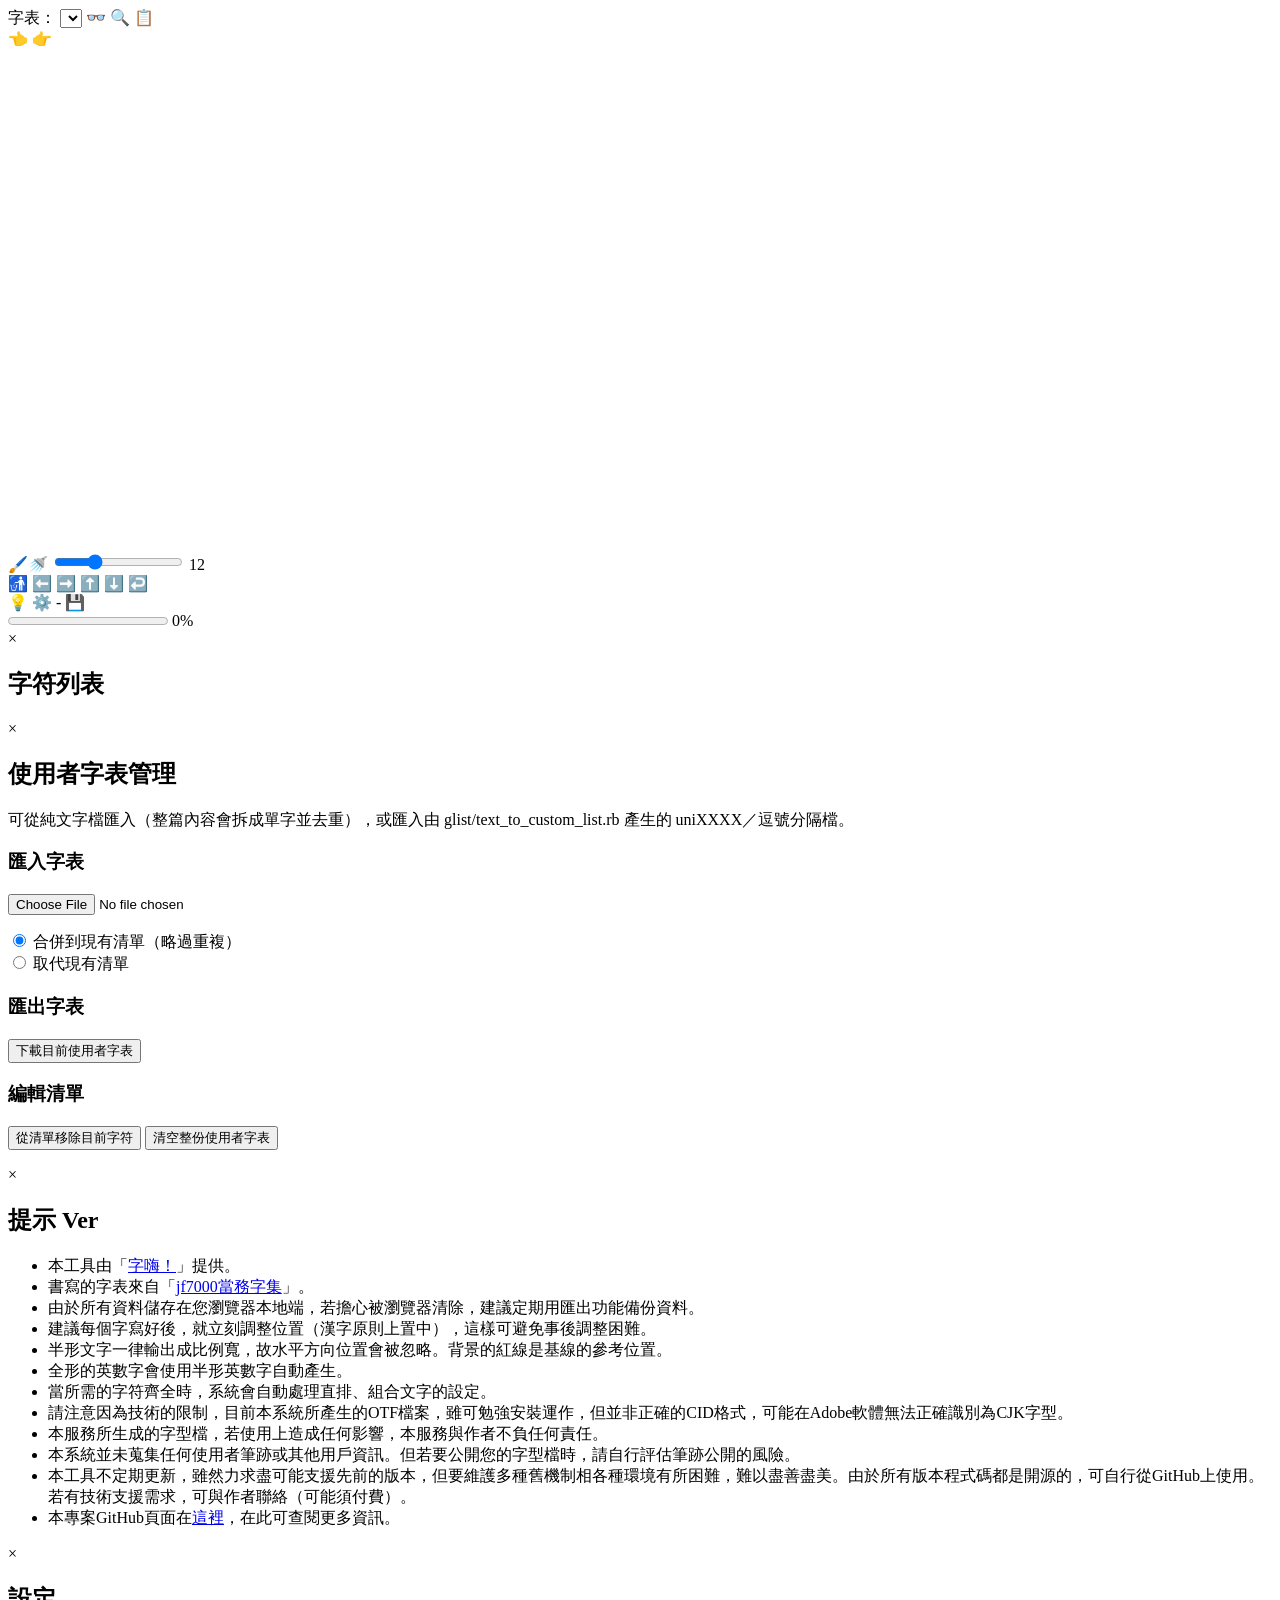
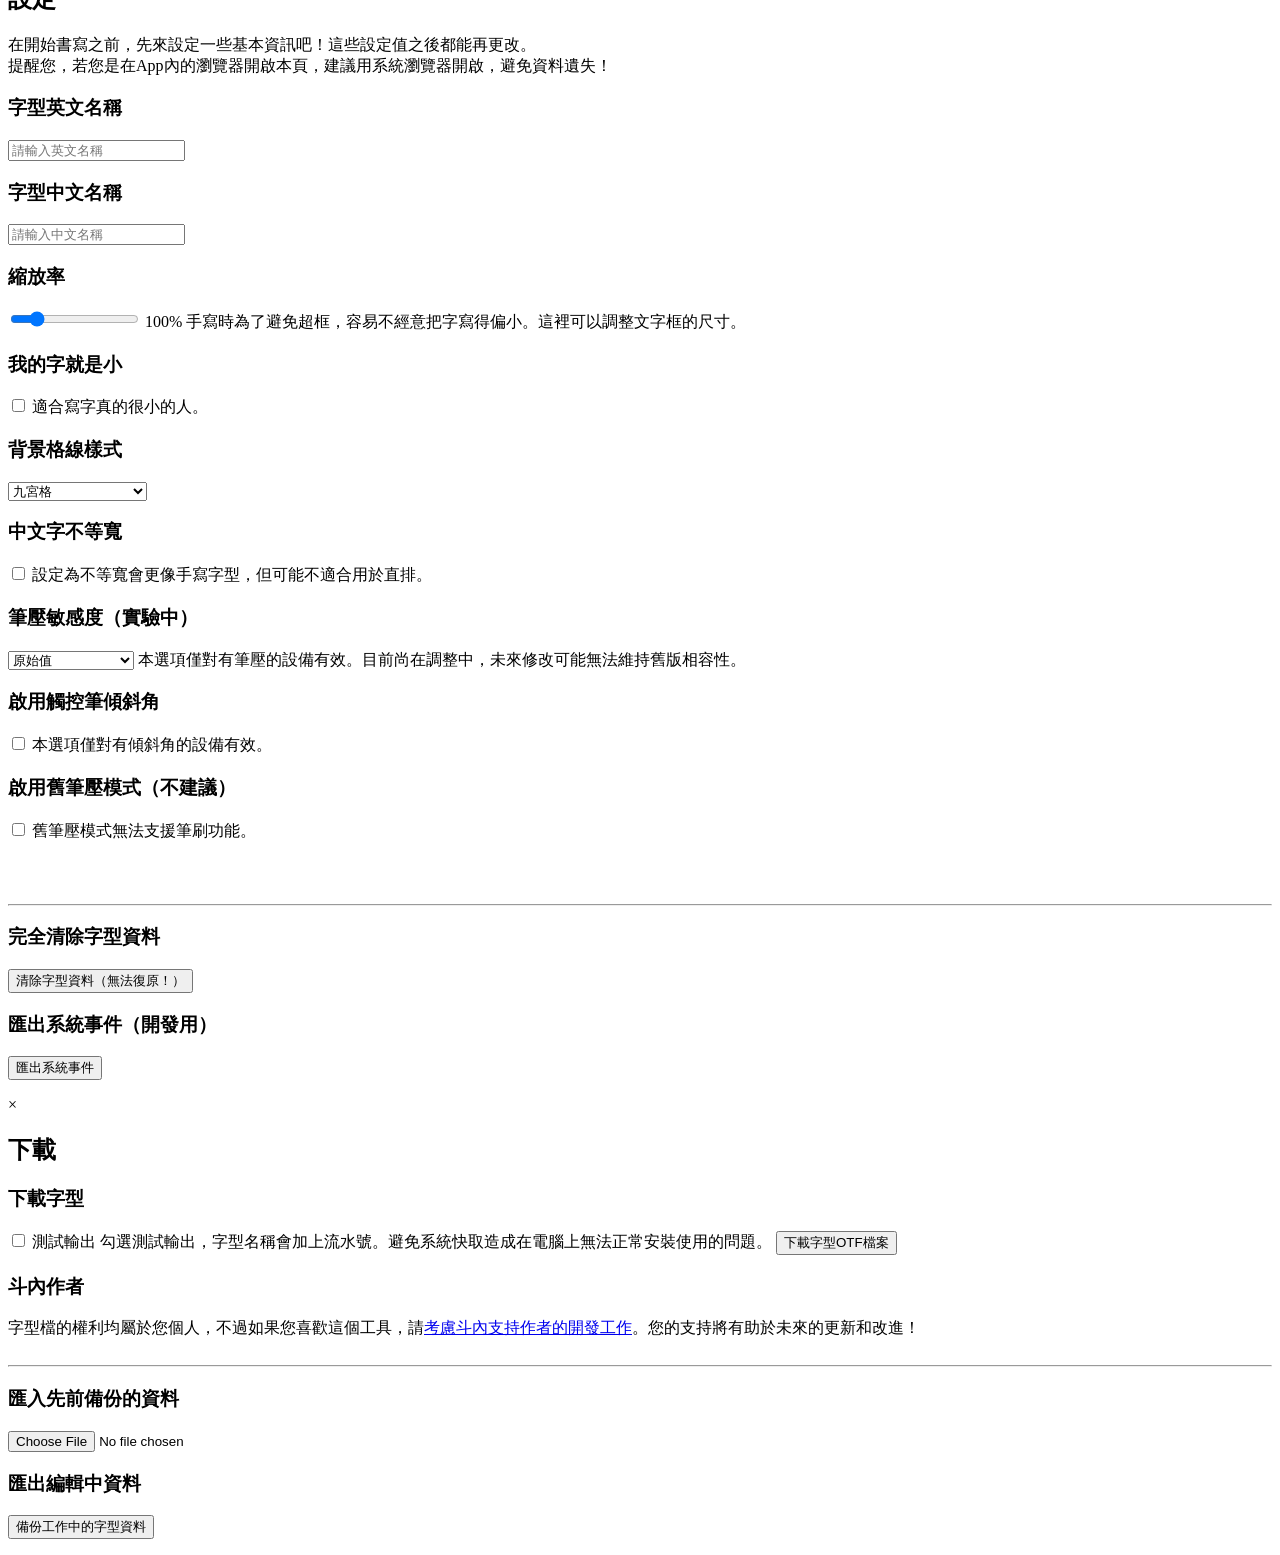
==== pages/index.html @ 34a0a57c "Add custom user glyph list dialog: import, export, and list edits. Introduce a clipboard button that" ====
<!DOCTYPE html>
<html lang="zh-TW">
<head>
    <meta charset="UTF-8">
    <meta name="viewport" content="width=device-width, initial-scale=1.0, maximum-scale=1.0, user-scalable=no">
    <title>手寫字型產生器 by 字嗨</title>
	<link rel="stylesheet" href="style.css">
</head>
<body lang="zh-TW">
	<div id="list-container">
		<label for="listSelect">字表：</label>
		<select id="listSelect"></select>
		<span class="butt" id="canvasListButton">👓</span>
		<span class="butt" id="findButton">🔍</span>
		<span class="butt" id="customListManageButton" title="使用者字表管理">📋</span>
    </div>

    <div id="demo-container">
		<span id="glyphName"></span>
		<span id="charSeq"></span>
		<span id="glyphNote"></span>
		<span class="butt" id="prevButton">👈</span>
		<span class="butt" id="nextButton">👉</span>
    </div>
	<div id="canvas-container">
        <canvas id="gridCanvas" width="500" height="500"></canvas>
        <canvas id="drawingCanvas" width="500" height="500"></canvas>
    </div>

	<div id="slider-container">
		<div id="brushSelector"></div><div id="pressureButton" class="off"></div>
		<span class="butt use" id="penButton">🖌️</span><span class="butt" id="eraserButton">🚿</span>
		<input id="lineWidthSlider" type="range" min="2" max="36" value="12" />
		<label for="lineWidthSlider"><span id="lineWidthValue">12</span></label>
	</div>

	<div id="button-container">
		<span class="butt" id="clearButton">🚮</span>
		<span class="butt" id="moveLeftButton">⬅️</span>
		<span class="butt" id="moveRightButton">➡️</span>
		<span class="butt" id="moveUpButton">⬆️</span>
		<span class="butt" id="moveDownButton">⬇️</span>
		<span class="butt" id="undoButton">↩️</span>
    </div>

	<div id="navi-container">
		<span class="butt" id="hintButton">💡</span>
		<span class="butt" id="settingButton">⚙️</span>
		<span id="spanDoneCount">-</span>
		<span class="butt" id="downloadButton">💾</span>
    </div>
	<div id="progress-container">
		<progress id="progress-bar" value="0" max="100"></progress>
		<span id="progress-text">0%</span>
	</div>

	<div id="listup-container" class="dialog">
		<div class="dialog-body">
			<span id="closeListupButton" class="close">×</span>
			<h2>字符列表</h2>
			<div id="listup-body"></div>
		</div>
	</div>

	<div id="customlist-container" class="dialog">
		<div class="dialog-body">
			<span id="closeCustomlistButton" class="close">×</span>
			<h2 id="customlist-dialog-title">使用者字表管理</h2>
			<span class="note" id="customlist-dialog-note">可從純文字檔匯入（整篇內容會拆成單字並去重），或匯入由 glist/text_to_custom_list.rb 產生的 uniXXXX／逗號分隔檔。</span>
			<h3>匯入字表</h3>
			<input type="file" id="importCustomListFile" accept=".txt,text/plain" />
			<p class="note">
				<label><input type="radio" name="importCustomMode" value="merge" checked /> <span id="label-import-merge">合併到現有清單（略過重複）</span></label><br />
				<label><input type="radio" name="importCustomMode" value="replace" /> <span id="label-import-replace">取代現有清單</span></label>
			</p>
			<h3>匯出字表</h3>
			<button type="button" id="exportCustomListButton">下載目前使用者字表</button>
			<h3>編輯清單</h3>
			<button type="button" id="removeCurrentCustomButton">從清單移除目前字符</button>
			<button type="button" id="clearCustomListButton">清空整份使用者字表</button>
			<p class="dummy"></p>
		</div>
	</div>

	<div id="hint-container" class="dialog">
		<div class="dialog-body">
			<span id="closeHintButton" class="close">×</span>
			<h2>提示 Ver <span id="version"></span></h2>
			<ul id="hintContent">
				<li>本工具由「<a href="https://zi-hi.com" target="_blank">字嗨！</a>」提供。</li>
				<li>書寫的字表來自「<a href="https://justfont.com/jf7000" target="_blank">jf7000當務字集</a>」。</li>
				<li>由於所有資料儲存在您瀏覽器本地端，若擔心被瀏覽器清除，建議定期用匯出功能備份資料。</li>
				<li>建議每個字寫好後，就立刻調整位置（漢字原則上置中），這樣可避免事後調整困難。</li>
				<li>半形文字一律輸出成比例寬，故水平方向位置會被忽略。背景的紅線是基線的參考位置。</li>
				<li>全形的英數字會使用半形英數字自動產生。</li>
				<li>當所需的字符齊全時，系統會自動處理直排、組合文字的設定。</li>
				<li>請注意因為技術的限制，目前本系統所產生的OTF檔案，雖可勉強安裝運作，但並非正確的CID格式，可能在Adobe軟體無法正確識別為CJK字型。</li>
				<li>本服務所生成的字型檔，若使用上造成任何影響，本服務與作者不負任何責任。</li>
				<li>本系統並未蒐集任何使用者筆跡或其他用戶資訊。但若要公開您的字型檔時，請自行評估筆跡公開的風險。</li>
				<li>本工具不定期更新，雖然力求盡可能支援先前的版本，但要維護多種舊機制相各種環境有所困難，難以盡善盡美。由於所有版本程式碼都是開源的，可自行從GitHub上使用。若有技術支援需求，可與作者聯絡（可能須付費）。</li>
				<li>本專案GitHub頁面在<a href="https://github.com/ButTaiwan/writemyfont" target="_blank">這裡</a>，在此可查閱更多資訊。<p class="dummy"></p></li>
			</ul>
		</div>
	</div>

	<div id="settings-container" class="dialog">
		<div class="dialog-body">
			<span id="closeSettingsButton" class="close">×</span>
			<h2 id="settings-title">設定</h2>
			<span class="note" id="span-welcome">在開始書寫之前，先來設定一些基本資訊吧！這些設定值之後都能再更改。<br>提醒您，若您是在App內的瀏覽器開啟本頁，建議用系統瀏覽器開啟，避免資料遺失！</span>

			<h3>字型英文名稱</h3>
			<input id="fontNameEng" type="text" placeholder="請輸入英文名稱" maxlength="24" />

			<h3>字型中文名稱</h3>
			<input id="fontNameCJK" type="text" placeholder="請輸入中文名稱" maxlength="10" />
			
			<h3>縮放率</h3>
			<input id="scaleRateSlider" type="range" min="80" max="200" value="100" />
			<span id="scaleRateValue">100%</span>
			<span class="note">手寫時為了避免超框，容易不經意把字寫得偏小。這裡可以調整文字框的尺寸。</span>

			<h3>我的字就是小</h3>
			<input id="smallModeCheck" type="checkbox" />
			<span class="note">適合寫字真的很小的人。</span>

			<h3>背景格線樣式</h3>
			<select id="gridTypeSelect">
				<option value="3x3grid">九宮格</option>
				<option value="3x3grid-new">新九宮格</option>
				<option value="2x2grid">田字格</option>
				<option value="stargrid">米字格</option>
				<option value="boxgrid">回字格</option>
				<option value="nogrid">無格線（僅字身框）</option>
			</select>

			<h3>中文字不等寬</h3>
			<input id="noFixedWidthFlag" type="checkbox" />
			<span class="note">設定為不等寬會更像手寫字型，但可能不適合用於直排。</span>

			<h3>筆壓敏感度（實驗中）</h3>
			<select id="pressureEffectSelect">
				<option value="none">原始值</option>
				<option value="contrast">加大對比</option>
				<option value="enhance">增強（省力）</option>
				<option value="enhancex">再增強（更省力）</option>
			</select>
			<span class="note">本選項僅對有筆壓的設備有效。目前尚在調整中，未來修改可能無法維持舊版相容性。</span>

			<h3>啟用觸控筆傾斜角</h3>
			<input id="penAngleMode" type="checkbox" />
			<span class="note">本選項僅對有傾斜角的設備有效。</span>

			<h3>啟用舊筆壓模式（不建議）</h3>
			<input id="pressureDrawingEnabled" type="checkbox" />
			<span class="note">舊筆壓模式無法支援筆刷功能。</span>

			<div id="div-backup">
			<br />
			<br />
			<br />
			<hr />
			<h3>完全清除字型資料</h3>
			<button id="clearAllButton">清除字型資料（無法復原！）</button>
			<br />
			<h3>匯出系統事件（開發用）</h3>
			<button id="exportEventsButton">匯出系統事件</button>
			<br />
			</div>
			<p class="dummy"></p>
		</div>
	</div>

	<div id="download-container" class="dialog">
		<div class="dialog-body">
			<span id="closeDownloadButton" class="close">×</span>
			<h2 id="settings-title">下載</h2>

			<h3>下載字型</h3>
			<input id="saveAsTester" type="checkbox" />
			<label for="saveAsTester">測試輸出</label>
			<span class="note">勾選測試輸出，字型名稱會加上流水號。避免系統快取造成在電腦上無法正常安裝使用的問題。</span>
			<button id="downloadFontButton">下載字型OTF檔案</button><br>
			<h3>斗內作者</h3>
			字型檔的權利均屬於您個人，不過如果您喜歡這個工具，請<a href="https://p.ecpay.com.tw/930AED7" target="_blank">考慮斗內支持作者的開發工作</a>。您的支持將有助於未來的更新和改進！
			<br />
			<br />
			<hr />
			<h3>匯入先前備份的資料</h3>
			<input type="file" id="importDataFile" accept=".txt" />
			<br />
			<h3>匯出編輯中資料</h3>
			<button id="exportDataButton">備份工作中的字型資料</button>
			<br />
			<p class="dummy"></p>
		</div>
	</div>

	<!-- <div id="ads-container" class="dialog">
		<div class="dialog-body">
			<span id="closeAdsButton" class="close">×</span>
			<h2 id="settings-title">活動訊息</h2>

			<a href="https://justfont.kktix.cc/events/justlive-sp-handwriting" target="_blank"><img src="https://scontent.ftpe7-2.fna.fbcdn.net/v/t51.82787-15/524334290_18517592050031652_4988924142853493161_n.jpg?_nc_cat=111&ccb=1-7&_nc_sid=127cfc&_nc_ohc=4_f30DCJ_y0Q7kNvwFkNbFE&_nc_oc=AdmSqGxScdADdQ1NmM4kvWbBBObR-SfccZmUwTCqwKu1DdOhvnRHH_y18zX1JxoD-DE&_nc_zt=23&_nc_ht=scontent.ftpe7-2.fna&_nc_gid=Cuq19om7GhnRY_sUL_tmEQ&oh=00_AfSf_pizGvvQljo3CRD_ihar0RFIUetYs1t1GuOX094dRw&oe=6888FE13" style="width: 320px" /></a><br>
			歡迎<a href="https://justfont.kktix.cc/events/justlive-sp-handwriting" target="_blank">報名線上直播</a>，免費學習更多手寫字型製作訣竅與販售授權知識。
			<p class="dummy"></p>
		</div>
	</div> -->

    <script src="https://code.jquery.com/jquery-3.6.0.min.js"></script>
	<script src="https://opentype.js.org/dist/opentype.js"></script>
    <script src="potrace.js"></script>
	<script>
		const fdrawer = {
			dbName: 'FontDrawerDB',
			fontNameCJK: '我的手寫字型',
			fontLang: 'zh-TW',
			codePage: 0x00100001,
			findMsg: '請輸入要找的文字：',
			notFound: '查無此字符！',
			confirmAdd: '請問要新增到使用者字表嗎？',
			noDataToExport: '沒有可匯出的資料。',
			importConfirm: '確定要匯入資料嗎？這將清除目前編輯中的所有資料。',
			importDone: '匯入完成。',
			clearConfirm: '確定要清除所有寫過的字嗎？',
			clearDone: '已清除。',
			welcomeTitle: '歡迎使用手寫字型產生器！',
			settingsTitle: '字型設定',
			inAppNotice: '請使用裝置瀏覽器開啟以獲得最佳使用體驗。',
			customList: '使用者字表',
			customListDialogTitle: '使用者字表管理',
			customListDialogNote: '可從純文字檔匯入（整篇內容會拆成單字並去重），或匯入由 glist/text_to_custom_list.rb 產生的 uniXXXX／逗號分隔檔。',
			labelImportMerge: '合併到現有清單（略過重複）',
			labelImportReplace: '取代現有清單',
			exportCustomListButton: '下載目前使用者字表',
			removeCurrentCustomButton: '從清單移除目前字符',
			clearCustomListButton: '清空整份使用者字表',
			customListImportDone: '匯入完成。',
			customListExportEmpty: '目前沒有使用者字表可匯出。',
			customListNotOnCustom: '請先將字表切換到「使用者字表」。',
			removeCurrentCustomConfirm: '要從使用者字表移除這個字符嗎？',
			clearCustomListConfirm: '確定要清空整份使用者字表嗎？（已寫過的筆跡仍保留在備份資料中，除非您另行清除。）',
			customListCleared: '已清空使用者字表。'
		};
	</script>

    <script src="pressure-drawing.js"></script>
    <script src="cglyphlist.js"></script>
    <script src="fontdrawer.js"></script>
</body>
</html>
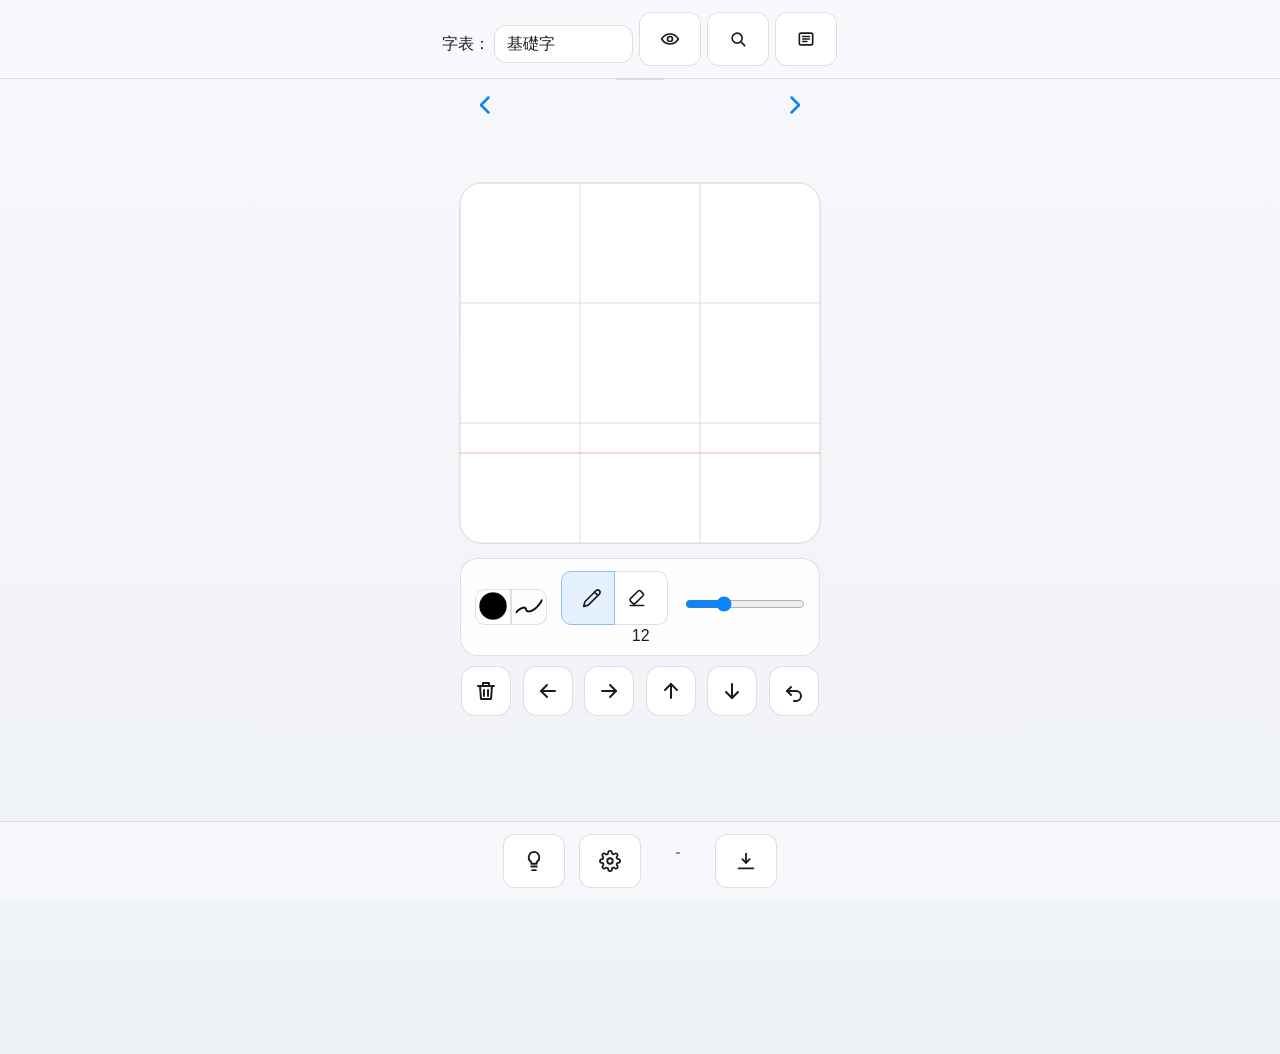
==== commit 3cb2c6a2: "Refresh main drawer UI with system styling and SVG controls Replace emoji toolbar buttons with inlin" ====
--- a/pages/index.html
+++ b/pages/index.html
@@ -10,17 +10,17 @@
 	<div id="list-container">
 		<label for="listSelect">字表：</label>
 		<select id="listSelect"></select>
-		<span class="butt" id="canvasListButton">👓</span>
-		<span class="butt" id="findButton">🔍</span>
-		<span class="butt" id="customListManageButton" title="使用者字表管理">📋</span>
+		<span class="butt" id="canvasListButton" aria-label="字表預覽"><svg class="icon" viewBox="0 0 24 24" aria-hidden="true"><path d="M2 12s3.6-6 10-6 10 6 10 6-3.6 6-10 6-10-6-10-6Z"></path><circle cx="12" cy="12" r="3"></circle></svg></span>
+		<span class="butt" id="findButton" aria-label="搜尋字"><svg class="icon" viewBox="0 0 24 24" aria-hidden="true"><circle cx="11" cy="11" r="6"></circle><path d="m20 20-4.2-4.2"></path></svg></span>
+		<span class="butt" id="customListManageButton" title="使用者字表管理" aria-label="使用者字表管理"><svg class="icon" viewBox="0 0 24 24" aria-hidden="true"><rect x="4" y="5" width="16" height="14" rx="2"></rect><path d="M8 9h8M8 12h8M8 15h5"></path></svg></span>
     </div>
 
     <div id="demo-container">
 		<span id="glyphName"></span>
 		<span id="charSeq"></span>
 		<span id="glyphNote"></span>
-		<span class="butt" id="prevButton">👈</span>
-		<span class="butt" id="nextButton">👉</span>
+		<span class="butt" id="prevButton" aria-label="上一個"><svg class="icon" viewBox="0 0 24 24" aria-hidden="true"><path d="m14 6-6 6 6 6"></path></svg></span>
+		<span class="butt" id="nextButton" aria-label="下一個"><svg class="icon" viewBox="0 0 24 24" aria-hidden="true"><path d="m10 6 6 6-6 6"></path></svg></span>
     </div>
 	<div id="canvas-container">
         <canvas id="gridCanvas" width="500" height="500"></canvas>
@@ -29,25 +29,25 @@
 
 	<div id="slider-container">
 		<div id="brushSelector"></div><div id="pressureButton" class="off"></div>
-		<span class="butt use" id="penButton">🖌️</span><span class="butt" id="eraserButton">🚿</span>
+		<span class="butt use" id="penButton" aria-label="畫筆"><svg class="icon" viewBox="0 0 24 24" aria-hidden="true"><path d="M17 3a2.85 2.85 0 0 1 4 4L7.5 20.5 2 22l1.5-5.5L17 3Z"></path><path d="m15 5 4 4"></path></svg></span><span class="butt" id="eraserButton" aria-label="橡皮擦"><svg class="icon" viewBox="0 0 24 24" aria-hidden="true"><path d="M4 21h16"></path><path d="m7 18.5-2.8-2.8c-.8-.8-.8-2.1 0-2.9l9.2-9.2c.8-.8 2.1-.8 2.9 0l2.8 2.8c.8.8.8 2.1 0 2.9l-9.2 9.2c-.8.8-2.1.8-2.9 0Z"></path></svg></span>
 		<input id="lineWidthSlider" type="range" min="2" max="36" value="12" />
 		<label for="lineWidthSlider"><span id="lineWidthValue">12</span></label>
 	</div>
 
 	<div id="button-container">
-		<span class="butt" id="clearButton">🚮</span>
-		<span class="butt" id="moveLeftButton">⬅️</span>
-		<span class="butt" id="moveRightButton">➡️</span>
-		<span class="butt" id="moveUpButton">⬆️</span>
-		<span class="butt" id="moveDownButton">⬇️</span>
-		<span class="butt" id="undoButton">↩️</span>
+		<span class="butt" id="clearButton" aria-label="清除"><svg class="icon" viewBox="0 0 24 24" aria-hidden="true"><path d="M4 7h16"></path><path d="M10 11v6M14 11v6"></path><path d="M6 7l1 13h10l1-13"></path><path d="M9 7V4h6v3"></path></svg></span>
+		<span class="butt" id="moveLeftButton" aria-label="左移"><svg class="icon" viewBox="0 0 24 24" aria-hidden="true"><path d="M19 12H5"></path><path d="m11 6-6 6 6 6"></path></svg></span>
+		<span class="butt" id="moveRightButton" aria-label="右移"><svg class="icon" viewBox="0 0 24 24" aria-hidden="true"><path d="M5 12h14"></path><path d="m13 6 6 6-6 6"></path></svg></span>
+		<span class="butt" id="moveUpButton" aria-label="上移"><svg class="icon" viewBox="0 0 24 24" aria-hidden="true"><path d="M12 19V5"></path><path d="m6 11 6-6 6 6"></path></svg></span>
+		<span class="butt" id="moveDownButton" aria-label="下移"><svg class="icon" viewBox="0 0 24 24" aria-hidden="true"><path d="M12 5v14"></path><path d="m6 13 6 6 6-6"></path></svg></span>
+		<span class="butt" id="undoButton" aria-label="復原"><svg class="icon" viewBox="0 0 24 24" aria-hidden="true"><path d="m9 8-4 4 4 4"></path><path d="M5 12h9a5 5 0 1 1 0 10h-2"></path></svg></span>
     </div>
 
 	<div id="navi-container">
-		<span class="butt" id="hintButton">💡</span>
-		<span class="butt" id="settingButton">⚙️</span>
+		<span class="butt" id="hintButton" aria-label="提示"><svg class="icon" viewBox="0 0 24 24" aria-hidden="true"><path d="M9 18h6"></path><path d="M10 22h4"></path><path d="M12 2a6 6 0 0 0-3 11v2h6v-2a6 6 0 0 0-3-11Z"></path></svg></span>
+		<span class="butt" id="settingButton" aria-label="設定"><svg class="icon" viewBox="0 0 24 24" aria-hidden="true"><circle cx="12" cy="12" r="3"></circle><path d="M19.4 15a1.65 1.65 0 0 0 .33 1.82l.06.06a2 2 0 0 1 0 2.83 2 2 0 0 1-2.83 0l-.06-.06a1.65 1.65 0 0 0-1.82-.33 1.65 1.65 0 0 0-1 1.51V21a2 2 0 0 1-2 2 2 2 0 0 1-2-2v-.09A1.65 1.65 0 0 0 9 19.4a1.65 1.65 0 0 0-1.82.33l-.06.06a2 2 0 0 1-2.83 0 2 2 0 0 1 0-2.83l.06-.06a1.65 1.65 0 0 0 .33-1.82 1.65 1.65 0 0 0-1.51-1H3a2 2 0 0 1-2-2 2 2 0 0 1 2-2h.09A1.65 1.65 0 0 0 4.6 9a1.65 1.65 0 0 0-.33-1.82l-.06-.06a2 2 0 0 1 0-2.83 2 2 0 0 1 2.83 0l.06.06a1.65 1.65 0 0 0 1.82.33H9a1.65 1.65 0 0 0 1-1.51V3a2 2 0 0 1 2-2 2 2 0 0 1 2 2v.09a1.65 1.65 0 0 0 1 1.51 1.65 1.65 0 0 0 1.82-.33l.06-.06a2 2 0 0 1 2.83 0 2 2 0 0 1 0 2.83l-.06.06a1.65 1.65 0 0 0-.33 1.82V9a1.65 1.65 0 0 0 1.51 1H21a2 2 0 0 1 2 2 2 2 0 0 1-2 2h-.09a1.65 1.65 0 0 0-1.51 1z"></path></svg></span>
 		<span id="spanDoneCount">-</span>
-		<span class="butt" id="downloadButton">💾</span>
+		<span class="butt" id="downloadButton" aria-label="下載"><svg class="icon" viewBox="0 0 24 24" aria-hidden="true"><path d="M12 4v10"></path><path d="m8 10 4 4 4-4"></path><path d="M4 20h16"></path></svg></span>
     </div>
 	<div id="progress-container">
 		<progress id="progress-bar" value="0" max="100"></progress>
--- a/pages/style.css
+++ b/pages/style.css
@@ -0,0 +1,140 @@
+body {
+	margin: calc(64px + env(safe-area-inset-top)) 0 calc(90px + env(safe-area-inset-bottom)) 0;
+	display: flex;
+	flex-direction: column;
+	align-items: center;
+	justify-content: flex-start;
+	min-height: 100vh;
+	background: linear-gradient(180deg, #f7f8fb 0%, #eef1f6 100%);
+	font-family: -apple-system, BlinkMacSystemFont, "SF Pro Text", "PingFang TC", "PingFang SC", "Hiragino Sans", sans-serif;
+	color: #1c1c1e;
+	overflow: hidden;
+	user-select: none;
+	-webkit-touch-callout: none;
+	-webkit-user-select: none;
+	-webkit-tap-highlight-color: transparent;
+}
+button,
+select {
+	display: inline-block;
+	margin: 2px 0;
+	padding: 8px 12px;
+	font-size: 16px;
+	line-height: 1.25;
+	border: 1px solid rgba(60, 60, 67, 0.16);
+	border-radius: 12px;
+	background: #fff;
+	color: #1c1c1e;
+	box-shadow: none;
+}
+button:active,
+span.butt:active {
+	transform: scale(0.97);
+}
+select {
+	appearance: none;
+	-webkit-appearance: none;
+}
+span.butt {
+	display: inline-flex;
+	align-items: center;
+	justify-content: center;
+	margin: 2px 1px;
+	min-width: 40px;
+	min-height: 40px;
+	padding: 6px 10px;
+	font-size: 18px;
+	border: 1px solid rgba(60, 60, 67, 0.16);
+	border-radius: 12px;
+	cursor: pointer;
+	background: #fff;
+	color: #1c1c1e;
+	box-shadow: none;
+}
+.icon {
+	width: 20px;
+	height: 20px;
+	display: block;
+	flex-shrink: 0;
+	pointer-events: none;
+	stroke: currentColor;
+	stroke-width: 2;
+	fill: none;
+	stroke-linecap: round;
+	stroke-linejoin: round;
+}
+#button-container .icon { width: 24px; height: 24px; }
+#navi-container .icon { width: 22px; height: 22px; }
+#prevButton .icon,
+#nextButton .icon { width: 30px; height: 30px; }
+
+@font-face { font-family: LessonOne; src: url('LessonOne-Regular.woff'); font-weight: normal; font-style: normal; }
+@font-face { font-family: GenYoExt; src: url('GenYoExt3-R.woff'); font-weight: normal; font-style: normal; }
+
+#demo-container { margin-bottom: 10px; width: 360px; position: relative; color: #0a84ff; text-align: center; height: 5.9em; margin: 14px auto 10px auto }
+#demo-container span { display: block; line-height: 1.2; }
+#glyphName { font-family: ui-monospace, SFMono-Regular, Menlo, Consolas, monospace; color: #8e8e93 }
+#demo-container #charSeq { font-size: 2.6em; line-height: 1; margin: 0 auto 10px auto; width: 1.1em; font-family: GenYoExt, LessonOne, sans-serif; border: 1px solid rgba(60, 60, 67, 0.16); border-radius: 14px; background: rgba(255, 255, 255, 0.82); box-shadow: none; }
+#demo-container #charSeq.vert { writing-mode: vertical-rl; text-orientation: mixed; font-feature-settings: "vert" }
+#prevButton { font-size: 2.5em; position: absolute; left: 0; top: 0.1em; border: 0; background: transparent; box-shadow: none; color: #0a84ff; min-width: auto; min-height: auto; }
+#nextButton { font-size: 2.5em; position: absolute; right: 0; top: 0.1em; border: 0; background: transparent; box-shadow: none; color: #0a84ff; min-width: auto; min-height: auto; }
+
+#canvas-container { position: relative; width: 360px; height: 360px; border: 1px solid rgba(60, 60, 67, 0.16); border-radius: 24px; background-color: #fff; overflow: hidden; box-shadow: none; }
+canvas { position: absolute; top: 0; left: 0; width: 360px; height: 360px; touch-action: none; }
+@media screen and (max-height: 750px), screen and (max-width: 380px) {
+	#canvas-container { width: 300px; height: 300px }
+	canvas { width: 300px; height: 300px; touch-action: none; }
+	#demo-container { width: 300px; }
+	#slider-container { width: 300px; }
+	#button-container { width: 300px; }
+}
+.smallmode { width: 200px !important; height: 200px !important}
+.smallmode canvas { width: 200px; height: 200px; touch-action: none; }
+
+#gridCanvas {  z-index: 0 } /* 九宮格底圖在下方 */
+#drawingCanvas { position: absolute; top: 0; left: 0; z-index: 1 } /* 繪圖畫布在上方 */
+
+#slider-container { text-align: center; margin: 14px 0 8px 0; width: 360px; background: rgba(255, 255, 255, 0.88); border: 1px solid rgba(60, 60, 67, 0.16); border-radius: 18px; padding: 10px 12px; box-sizing: border-box; backdrop-filter: blur(14px); -webkit-backdrop-filter: blur(14px); }
+#slider-container .use { background-color: #e5f1ff; border-color: #8cc0ff; }
+#lineWidthSlider { margin-left: 12px; width: 120px; display: inline-block; vertical-align: middle; accent-color: #0a84ff; }
+#slider-container #lineWidthValue { display: inline-block; width: 1.2em; text-align: right; }
+#brushSelector { display: inline-block; width: 34px; height: 34px; background-color: #fff; border: 1px solid rgba(60, 60, 67, 0.16); vertical-align: bottom; margin: 2px 0 2px 2px; padding: 0; cursor: pointer; border-radius: 10px 0 0 10px; text-align: center; }
+#brushSelector img { width: 28px; height: 28px; line-height: 32px; margin-top: 2px}
+#pressureButton { display: inline-block; width: 34px; height: 34px; border: 1px solid rgba(60, 60, 67, 0.16); margin: 2px 8px 2px 0; border-radius: 0 10px 10px 0; vertical-align: bottom; background-color: #fff; }
+#slider-container .off { background: center no-repeat url('[data-uri]'); background-size: 28px 28px;  }
+#slider-container .on { background: center no-repeat url('[data-uri]'); background-size: 28px 28px;  }
+#penButton { padding-right: 2px; border-radius: 10px 0 0 10px; margin-right: 0 }
+#eraserButton { padding-left: 2px; border-radius: 0 10px 10px 0; margin-left: 0; border-left: 0 }
+
+#button-container { display: flex; width: 360px; gap: 8px; justify-content: space-between }
+#button-container span.butt { padding: 0; border: 1px solid rgba(60, 60, 67, 0.16); font-size: 28px; box-shadow: none; line-height: 1.1; width: 48px; height: 48px; border-radius: 14px; }
+
+#list-container { display: block; position: fixed; top: 0; left: 0; width: 100%; justify-content: center; background: rgba(249, 249, 252, 0.76); backdrop-filter: blur(22px) saturate(1.45); -webkit-backdrop-filter: blur(22px) saturate(1.45); border-bottom: 1px solid rgba(60, 60, 67, 0.14); padding: calc(10px + env(safe-area-inset-top)) 10px 10px 10px; text-align: center; z-index: 10; box-sizing: border-box; }
+
+#navi-container { display: flex; gap: 12px; position: fixed; bottom: 0; left: 0; width: 100%; justify-content: center; background: rgba(249, 249, 252, 0.8); backdrop-filter: blur(22px) saturate(1.45); -webkit-backdrop-filter: blur(22px) saturate(1.45); border-top: 1px solid rgba(60, 60, 67, 0.14); padding: 10px 10px calc(10px + env(safe-area-inset-bottom)) 10px; z-index: 10; box-sizing: border-box; }
+#navi-container #spanDoneCount { padding-top: 11px; color: #8e8e93; width: 3em; text-align: center; font-weight: 600; }
+#navi-container #label-tester { text-align: center; font-size: 0.8em }
+#navi-container #label-tester input { width: 1.2em; height: 1.2em }
+#progress-container { display: none; position: fixed; bottom: 0; left: 0; width: 100%; background: rgba(249, 249, 252, 0.9); padding: 12px 12px calc(10px + env(safe-area-inset-bottom)) 12px; text-align: center; border-top: 1px solid rgba(60, 60, 67, 0.14); z-index: 1000; box-sizing: border-box; }
+#progress-bar { width: min(520px, 84%); height: 16px; display: block; margin: 0 auto; accent-color: #0a84ff; }
+
+.dialog { display: none; position: fixed; top: 0; left: 0; width: 90%; height: 100%; background-color: rgba(19, 27, 43, 0.45); backdrop-filter: blur(14px); -webkit-backdrop-filter: blur(14px); color: #1c1c1e; z-index: 999; text-align: left; padding: 0 5% }
+.dialog h2 { margin-top: 1em }
+.dialog h3 { display: block; font-size: 1.05em; margin: 0.8em 0 0.2em 0; color: #1c1c1e; }
+.dialog a { color: #0a84ff !important; text-decoration: underline; }
+.dialog input[type="text"] { width: 80%; padding: 8px 12px; font-size: 1.05em; border-radius: 12px; border: 1px solid rgba(60, 60, 67, 0.2); box-sizing: border-box; }
+.dialog input[type="file"] { width: 90%; padding: 6px; font-size: 1.05em; border-radius: 12px; border: 1px solid rgba(60, 60, 67, 0.2); background: #fff; box-sizing: border-box; }
+.dialog input[type="range"] { width: 80%; vertical-align: middle; accent-color: #0a84ff; }
+.dialog input[type="checkbox"] { width: 1.4em; height: 1.4em; vertical-align: middle; accent-color: #0a84ff; }
+.dialog .note { display: block; color: #6e6e73; line-height: 1.45; }
+
+.close { position: absolute; display: block; right: 14px; top: 12px; width: 42px; height: 42px; text-align: center; border-radius: 21px; background: rgba(60, 60, 67, 0.12); color: #3a3a3c; font: normal 2.1em/1.25 sans-serif; }
+.dialog .dummy { display: block; clear: both; height: 3em }
+.dialog-body { height: calc(100% - 28px); overflow: scroll; max-width: 720px; margin: 14px auto; position: relative; background: rgba(255, 255, 255, 0.95); border: 1px solid rgba(60, 60, 67, 0.16); border-radius: 24px; padding: 0 20px; box-sizing: border-box; box-shadow: none; }
+
+#listup-body svg { display: block; background-color: #fff; width: 50px; height: 50px; float: left; border: 1px solid rgba(60, 60, 67, 0.16); border-radius: 10px; margin: 5px }
+#listup-body span { display: block; background-color: #8e8e93; color: #f2f2f7; width: 50px; height: 50px; float: left; border: 1px solid rgba(60, 60, 67, 0.16); border-radius: 10px; line-height: 50px; text-align: center; font-size: 2em; margin: 5px; font-family: GenYoExt, LessonOne, sans-serif; overflow: hidden; }
+#listup-body span.vert { writing-mode: vertical-rl; text-orientation: mixed; font-feature-settings: "vert" }
+
+#hintContent { padding: 0 1.2em }
+#hintContent li { margin: 10px 0; line-height: 1.6; }
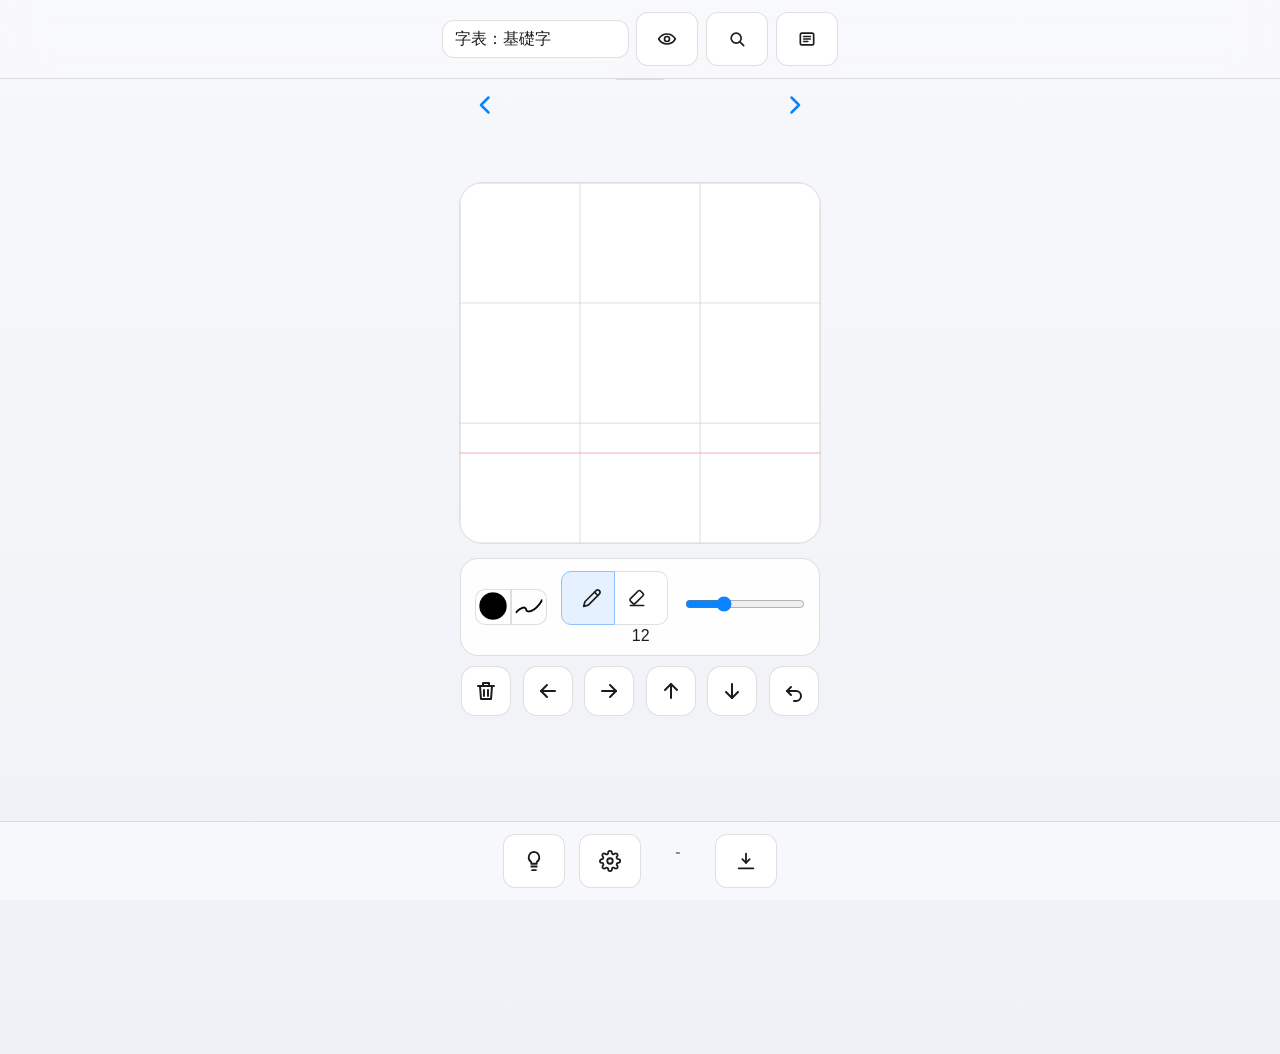
==== commit f87d4949: "pages: simplify glyph list label and top bar layout - Prefix each list option with 字表： in JS; remove" ====
--- a/pages/index.html
+++ b/pages/index.html
@@ -8,8 +8,7 @@
 </head>
 <body lang="zh-TW">
 	<div id="list-container">
-		<label for="listSelect">字表：</label>
-		<select id="listSelect"></select>
+		<select id="listSelect" aria-label="字表"></select>
 		<span class="butt" id="canvasListButton" aria-label="字表預覽"><svg class="icon" viewBox="0 0 24 24" aria-hidden="true"><path d="M2 12s3.6-6 10-6 10 6 10 6-3.6 6-10 6-10-6-10-6Z"></path><circle cx="12" cy="12" r="3"></circle></svg></span>
 		<span class="butt" id="findButton" aria-label="搜尋字"><svg class="icon" viewBox="0 0 24 24" aria-hidden="true"><circle cx="11" cy="11" r="6"></circle><path d="m20 20-4.2-4.2"></path></svg></span>
 		<span class="butt" id="customListManageButton" title="使用者字表管理" aria-label="使用者字表管理"><svg class="icon" viewBox="0 0 24 24" aria-hidden="true"><rect x="4" y="5" width="16" height="14" rx="2"></rect><path d="M8 9h8M8 12h8M8 15h5"></path></svg></span>
--- a/pages/style.css
+++ b/pages/style.css
@@ -109,7 +109,9 @@
 #button-container { display: flex; width: 360px; gap: 8px; justify-content: space-between }
 #button-container span.butt { padding: 0; border: 1px solid rgba(60, 60, 67, 0.16); font-size: 28px; box-shadow: none; line-height: 1.1; width: 48px; height: 48px; border-radius: 14px; }
 
-#list-container { display: block; position: fixed; top: 0; left: 0; width: 100%; justify-content: center; background: rgba(249, 249, 252, 0.76); backdrop-filter: blur(22px) saturate(1.45); -webkit-backdrop-filter: blur(22px) saturate(1.45); border-bottom: 1px solid rgba(60, 60, 67, 0.14); padding: calc(10px + env(safe-area-inset-top)) 10px 10px 10px; text-align: center; z-index: 10; box-sizing: border-box; }
+#list-container { display: flex; flex-direction: row; flex-wrap: nowrap; align-items: center; justify-content: center; gap: 6px; position: fixed; top: 0; left: 0; width: 100%; background: rgba(249, 249, 252, 0.76); backdrop-filter: blur(22px) saturate(1.45); -webkit-backdrop-filter: blur(22px) saturate(1.45); border-bottom: 1px solid rgba(60, 60, 67, 0.14); padding: calc(10px + env(safe-area-inset-top)) max(10px, env(safe-area-inset-left)) 10px max(10px, env(safe-area-inset-right)); text-align: center; z-index: 10; box-sizing: border-box; overflow-x: auto; overflow-y: hidden; -webkit-overflow-scrolling: touch; }
+#list-container #listSelect { flex-shrink: 0; }
+#list-container .butt { flex-shrink: 0; }
 
 #navi-container { display: flex; gap: 12px; position: fixed; bottom: 0; left: 0; width: 100%; justify-content: center; background: rgba(249, 249, 252, 0.8); backdrop-filter: blur(22px) saturate(1.45); -webkit-backdrop-filter: blur(22px) saturate(1.45); border-top: 1px solid rgba(60, 60, 67, 0.14); padding: 10px 10px calc(10px + env(safe-area-inset-bottom)) 10px; z-index: 10; box-sizing: border-box; }
 #navi-container #spanDoneCount { padding-top: 11px; color: #8e8e93; width: 3em; text-align: center; font-weight: 600; }
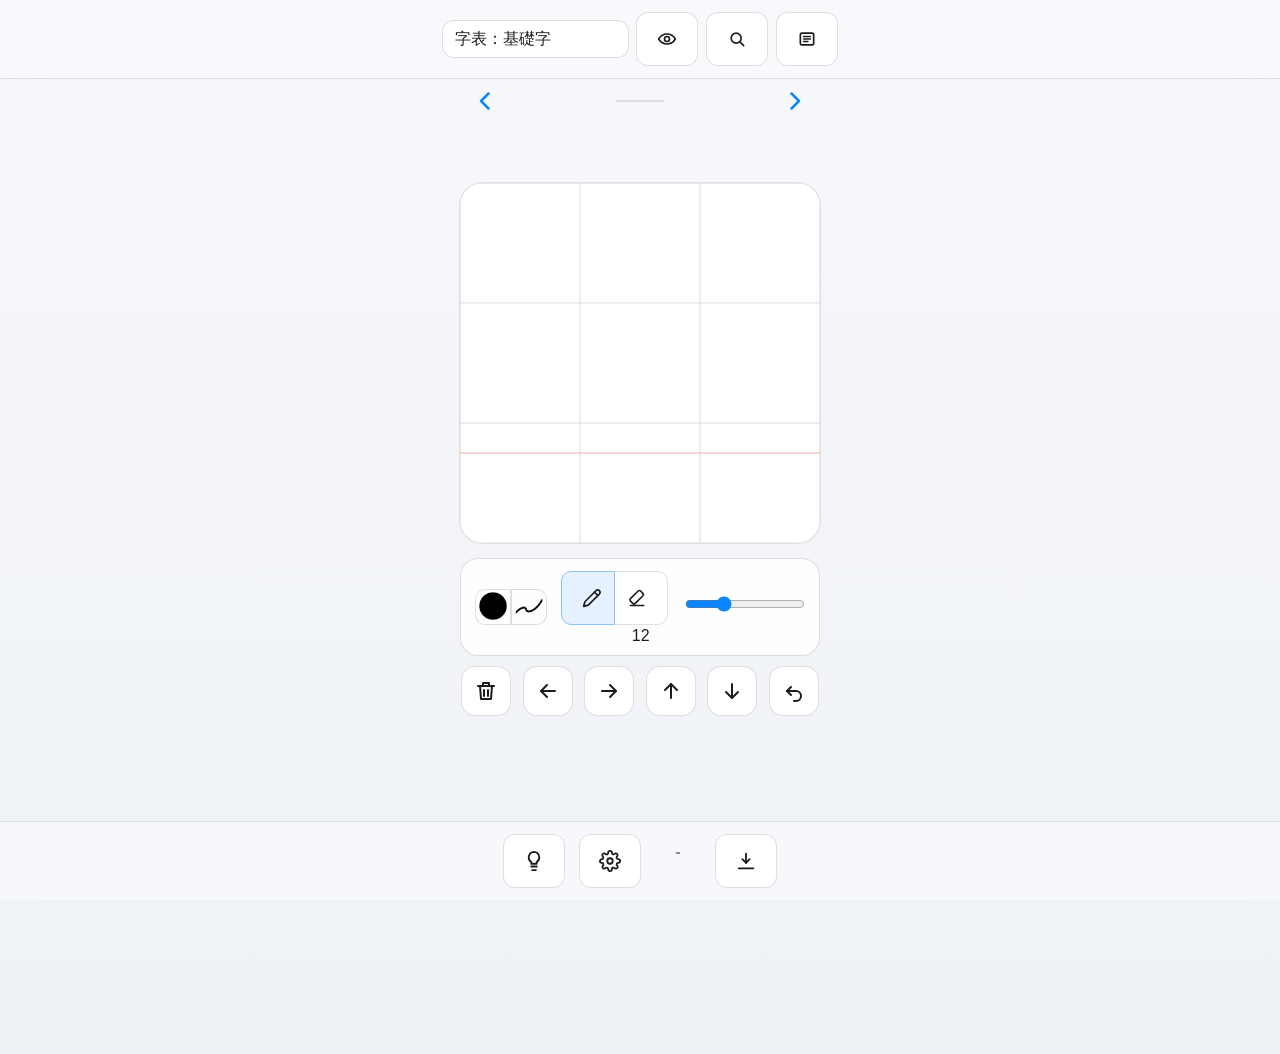
==== commit fc376218: "pages: char preview nav row and vertical scrolling - Wrap previous/next controls around the current " ====
--- a/pages/index.html
+++ b/pages/index.html
@@ -16,10 +16,12 @@
 
     <div id="demo-container">
 		<span id="glyphName"></span>
-		<span id="charSeq"></span>
+		<div class="char-nav-row">
+			<span class="butt" id="prevButton" aria-label="上一個"><svg class="icon" viewBox="0 0 24 24" aria-hidden="true"><path d="m14 6-6 6 6 6"></path></svg></span>
+			<span id="charSeq"></span>
+			<span class="butt" id="nextButton" aria-label="下一個"><svg class="icon" viewBox="0 0 24 24" aria-hidden="true"><path d="m10 6 6 6-6 6"></path></svg></span>
+		</div>
 		<span id="glyphNote"></span>
-		<span class="butt" id="prevButton" aria-label="上一個"><svg class="icon" viewBox="0 0 24 24" aria-hidden="true"><path d="m14 6-6 6 6 6"></path></svg></span>
-		<span class="butt" id="nextButton" aria-label="下一個"><svg class="icon" viewBox="0 0 24 24" aria-hidden="true"><path d="m10 6 6 6-6 6"></path></svg></span>
     </div>
 	<div id="canvas-container">
         <canvas id="gridCanvas" width="500" height="500"></canvas>
--- a/pages/style.css
+++ b/pages/style.css
@@ -8,7 +8,8 @@
 	background: linear-gradient(180deg, #f7f8fb 0%, #eef1f6 100%);
 	font-family: -apple-system, BlinkMacSystemFont, "SF Pro Text", "PingFang TC", "PingFang SC", "Hiragino Sans", sans-serif;
 	color: #1c1c1e;
-	overflow: hidden;
+	overflow-x: hidden;
+	overflow-y: auto;
 	user-select: none;
 	-webkit-touch-callout: none;
 	-webkit-user-select: none;
@@ -71,13 +72,17 @@
 @font-face { font-family: LessonOne; src: url('LessonOne-Regular.woff'); font-weight: normal; font-style: normal; }
 @font-face { font-family: GenYoExt; src: url('GenYoExt3-R.woff'); font-weight: normal; font-style: normal; }
 
-#demo-container { margin-bottom: 10px; width: 360px; position: relative; color: #0a84ff; text-align: center; height: 5.9em; margin: 14px auto 10px auto }
-#demo-container span { display: block; line-height: 1.2; }
+#demo-container { margin-bottom: 10px; width: 360px; position: relative; color: #0a84ff; text-align: center; min-height: 5.9em; margin: 14px auto 10px auto }
+#demo-container > span { display: block; line-height: 1.2; }
 #glyphName { font-family: ui-monospace, SFMono-Regular, Menlo, Consolas, monospace; color: #8e8e93 }
-#demo-container #charSeq { font-size: 2.6em; line-height: 1; margin: 0 auto 10px auto; width: 1.1em; font-family: GenYoExt, LessonOne, sans-serif; border: 1px solid rgba(60, 60, 67, 0.16); border-radius: 14px; background: rgba(255, 255, 255, 0.82); box-shadow: none; }
+#demo-container .char-nav-row { display: grid; grid-template-columns: 1fr auto 1fr; align-items: center; margin-bottom: 10px; width: 100%; }
+#demo-container .char-nav-row #prevButton { justify-self: start; }
+#demo-container .char-nav-row #charSeq { justify-self: center; }
+#demo-container .char-nav-row #nextButton { justify-self: end; }
+#demo-container #charSeq { display: block; font-size: 2.6em; line-height: 1; margin: 0; width: 1.1em; font-family: GenYoExt, LessonOne, sans-serif; border: 1px solid rgba(60, 60, 67, 0.16); border-radius: 14px; background: rgba(255, 255, 255, 0.82); box-shadow: none; }
 #demo-container #charSeq.vert { writing-mode: vertical-rl; text-orientation: mixed; font-feature-settings: "vert" }
-#prevButton { font-size: 2.5em; position: absolute; left: 0; top: 0.1em; border: 0; background: transparent; box-shadow: none; color: #0a84ff; min-width: auto; min-height: auto; }
-#nextButton { font-size: 2.5em; position: absolute; right: 0; top: 0.1em; border: 0; background: transparent; box-shadow: none; color: #0a84ff; min-width: auto; min-height: auto; }
+#prevButton { font-size: 2.5em; border: 0; background: transparent; box-shadow: none; color: #0a84ff; min-width: auto; min-height: auto; }
+#nextButton { font-size: 2.5em; border: 0; background: transparent; box-shadow: none; color: #0a84ff; min-width: auto; min-height: auto; }
 
 #canvas-container { position: relative; width: 360px; height: 360px; border: 1px solid rgba(60, 60, 67, 0.16); border-radius: 24px; background-color: #fff; overflow: hidden; box-shadow: none; }
 canvas { position: absolute; top: 0; left: 0; width: 360px; height: 360px; touch-action: none; }
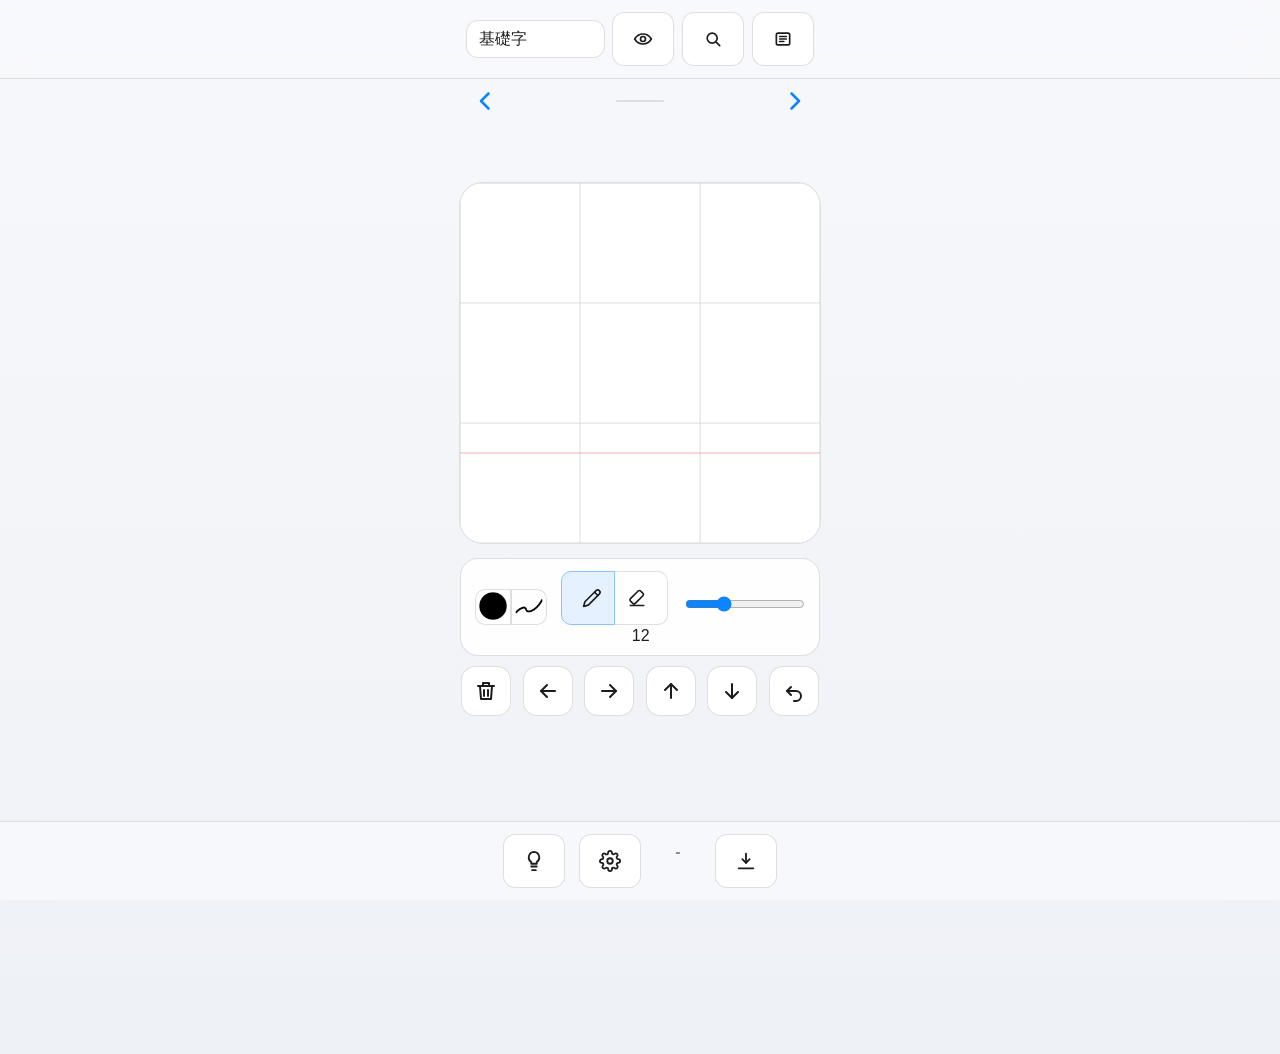
==== commit 790ea81b: "fontdrawer: add pressure threshold setting to suppress lift-off dots Adds a configurable pressure th" ====
--- a/pages/index.html
+++ b/pages/index.html
@@ -147,6 +147,11 @@
 				<option value="enhancex">再增強（更省力）</option>
 			</select>
 			<span class="note">本選項僅對有筆壓的設備有效。目前尚在調整中，未來修改可能無法維持舊版相容性。</span>
+
+			<h3>筆壓門檻值</h3>
+			<input id="pressureThresholdSlider" type="range" min="0" max="30" step="1" value="5" />
+			<span id="pressureThresholdValue">5%</span>
+			<span class="note">當觸控筆抬離螢幕時容易留下殘點或殘線，調高此值可過濾掉低筆壓的雜訊事件。若您的筆會在抬筆瞬間留下不該有的點，請試著將此值往上調。</span>
 
 			<h3>啟用觸控筆傾斜角</h3>
 			<input id="penAngleMode" type="checkbox" />
